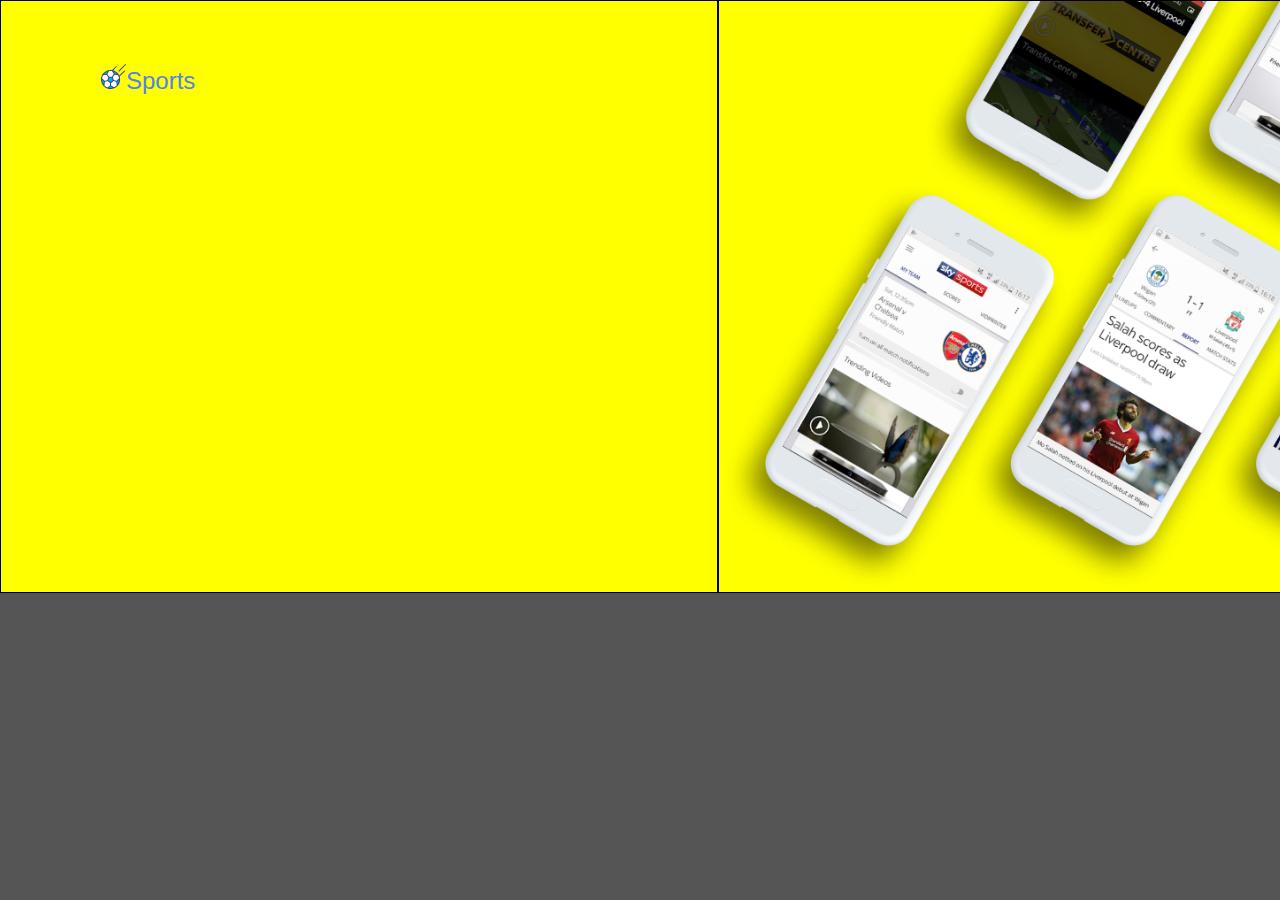
==== index.html @ e6383e63 "v0.0001" ====
<!DOCTYPE html>
<html lang="en">
<head>
    <meta charset="UTF-8">
    <meta http-equiv="X-UA-Compatible" content="IE=edge">
    <meta name="viewport" content="width=device-width, initial-scale=1.0">
    <title>Responsive design</title> <link rel="stylesheet" href="style.css">
</head>
<body>
    <div class="head block"> 
        <div class="column1">
            <div class="content">
                <div class="title">Sports</div>
                
            </div>
        </div>
        <div class="column2">

        </div>
    </head>
</body>
</html>
---- style.css ----
* { 
    margin: 0; 
    padding: 0;
} 

html{
    width: 1440px; 
    background: #555;
    margin-left: auto;
    margin-right: auto;
    font-family: arial;
}

.block{
    display: flex;
    width: 100%;
    flex-direction: row;
}

.column1, .column2{
    width: 50%;
    height: auto;
    background: yellow;
    border: 1px solid #000;
}

.head .column2{
    content: url(img/Group10.png);
    
}

.block .column1 .content{
    margin-top: 63px;
    margin-left: 100px;

}

.title{
    font-size: 24px;
    color: #5282F0;
    

}

.title::before{
    content: url(img/football.svg);
}
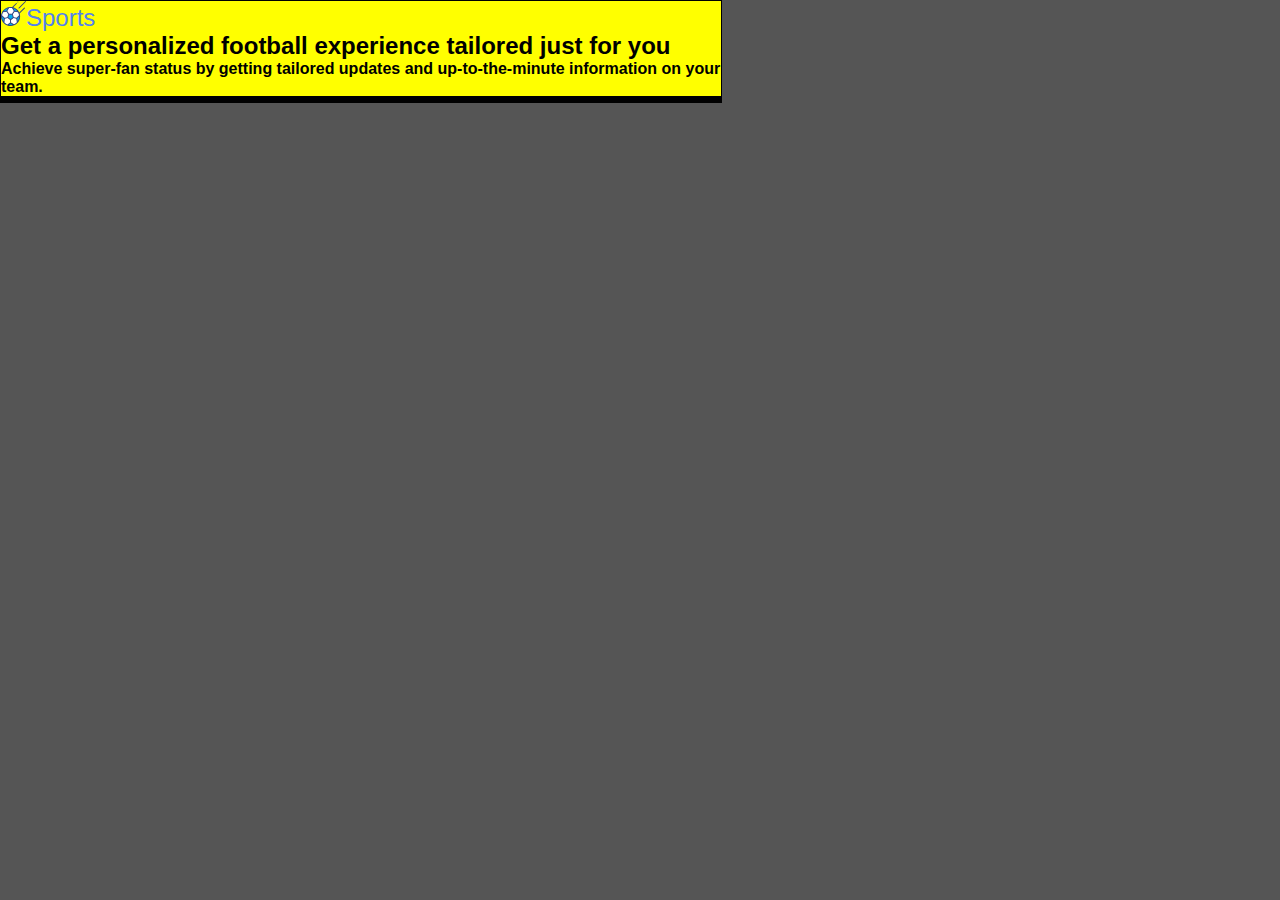
==== commit ee315872: "v0.002" ====
--- a/index.html
+++ b/index.html
@@ -7,16 +7,37 @@
     <title>Responsive design</title> <link rel="stylesheet" href="style.css">
 </head>
 <body>
-    <div class="head block"> 
+    <div class="b1 blockFlexColumn"> 
         <div class="column1">
             <div class="content">
                 <div class="title">Sports</div>
-                
+                <div class="text">
+                    <h2>Get a personalized football experience tailored just for you</h2>
+                    <h4>Achieve super-fan status by getting tailored updates and up-to-the-minute information on your team.</h4>
+                </div>
+                <div class="buttons">
+                    <div class="appStore"></div>
+                    <div class="googlePlay"></div>
+                </div>
             </div>
         </div>
         <div class="column2">
 
         </div>
-    </head>
+    </div>
+    <div class="b2 blockFlexColumn"> 
+        <div class="column1">
+            <div class="content">
+                
+            </div>
+        </div>
+        <div class="column2">
+            <div class="sreans">
+                <div class="screan1"></div>
+                <div class="screan2"></div>
+            </div>
+
+        </div>
+    </div>
 </body>
 </html>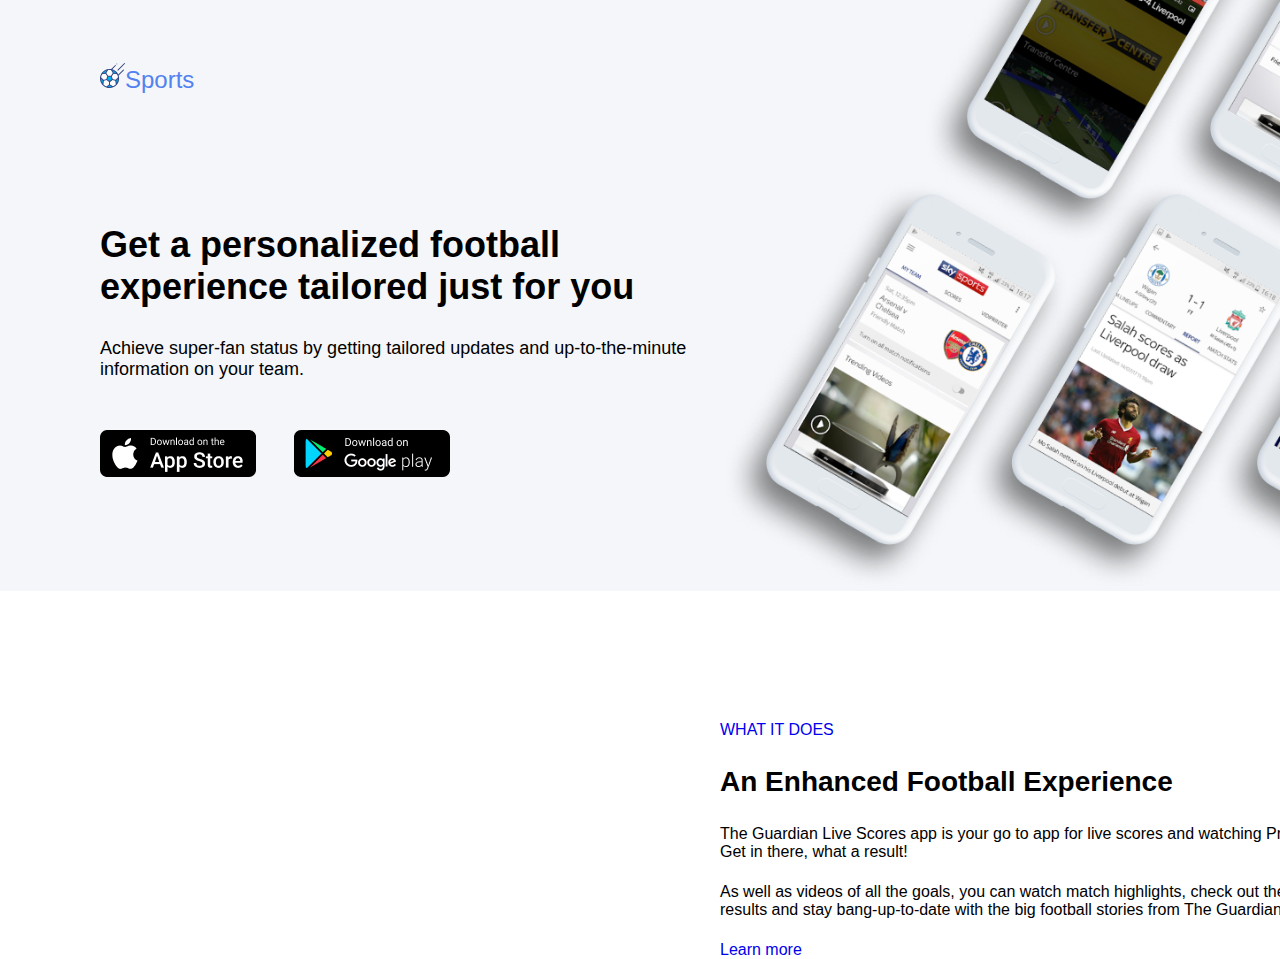
==== commit bafa4591: "v0.003" ====
--- a/index.html
+++ b/index.html
@@ -28,7 +28,13 @@
     <div class="b2 blockFlexColumn"> 
         <div class="column1">
             <div class="content">
-                
+                <div class="text">
+                    <a href="#"><div class="t1">WHAT IT DOES</div></a>
+                    <h3>An Enhanced Football Experience</h3>
+                    <h5>The Guardian Live Scores app is your go to app for live scores and watching Premier League goals… Get in there, what a result!</h5>
+                    <h5>As well as videos of all the goals, you can watch match highlights, check out the latest scores and results and stay bang-up-to-date with the big football stories from The Guardian publication.</h5>
+                    <a href="#"><div class="t2">Learn more</div></a>
+                </div>
             </div>
         </div>
         <div class="column2">
--- a/style.css
+++ b/style.css
@@ -11,25 +11,32 @@
     font-family: arial;
 }
 
-.block{
+a{
+    text-decoration: none;
+
+}
+
+.blockFlexColumn{
     display: flex;
     width: 100%;
     flex-direction: row;
 }
 
+
+
 .column1, .column2{
     width: 50%;
     height: auto;
-    background: yellow;
-    border: 1px solid #000;
+    background: #F4F6F9;
+
 }
 
-.head .column2{
-    content: url(img/Group10.png);
+.b1 .column2{
+    content: url(img/Group.png);
     
 }
 
-.block .column1 .content{
+.b1 .column1 .content{
     margin-top: 63px;
     margin-left: 100px;
 
@@ -37,11 +44,64 @@
 
 .title{
     font-size: 24px;
-    color: #5282F0;
-    
+    color: #5282F0;   
 
 }
 
 .title::before{
     content: url(img/football.svg);
+}
+
+.text{
+    margin-top: 130px;
+}
+
+.text h2{
+    font-size: 36px;
+    font-weight: 700;
+}
+
+.text h4{
+    margin-top: 30px;
+    font-size: 18px;
+    font-weight: 400;
+}
+
+.buttons{
+    margin-top: 50px;
+    display: flex;
+    flex-direction: row;
+}
+
+.buttons .appStore{
+    content: url(img/appStore.png);
+    width: auto;
+    height: auto;
+}
+
+.buttons .googlePlay{
+    margin-left: 36px;
+    content: url(img/googlePlay.png);
+}
+
+.b2 {
+    flex-direction: row-reverse;
+    
+}
+
+.b2 .column1, .b2 .column2{
+    background: #fff;
+}
+
+.text h3 {
+    margin-top: 27px;
+    margin-bottom: 27px;
+    font-size: 28px;
+    font-weight: 700;
+}
+
+.text h5 {
+    font-size: 16px;
+    font-weight: 400;
+    margin-bottom: 22px;
 }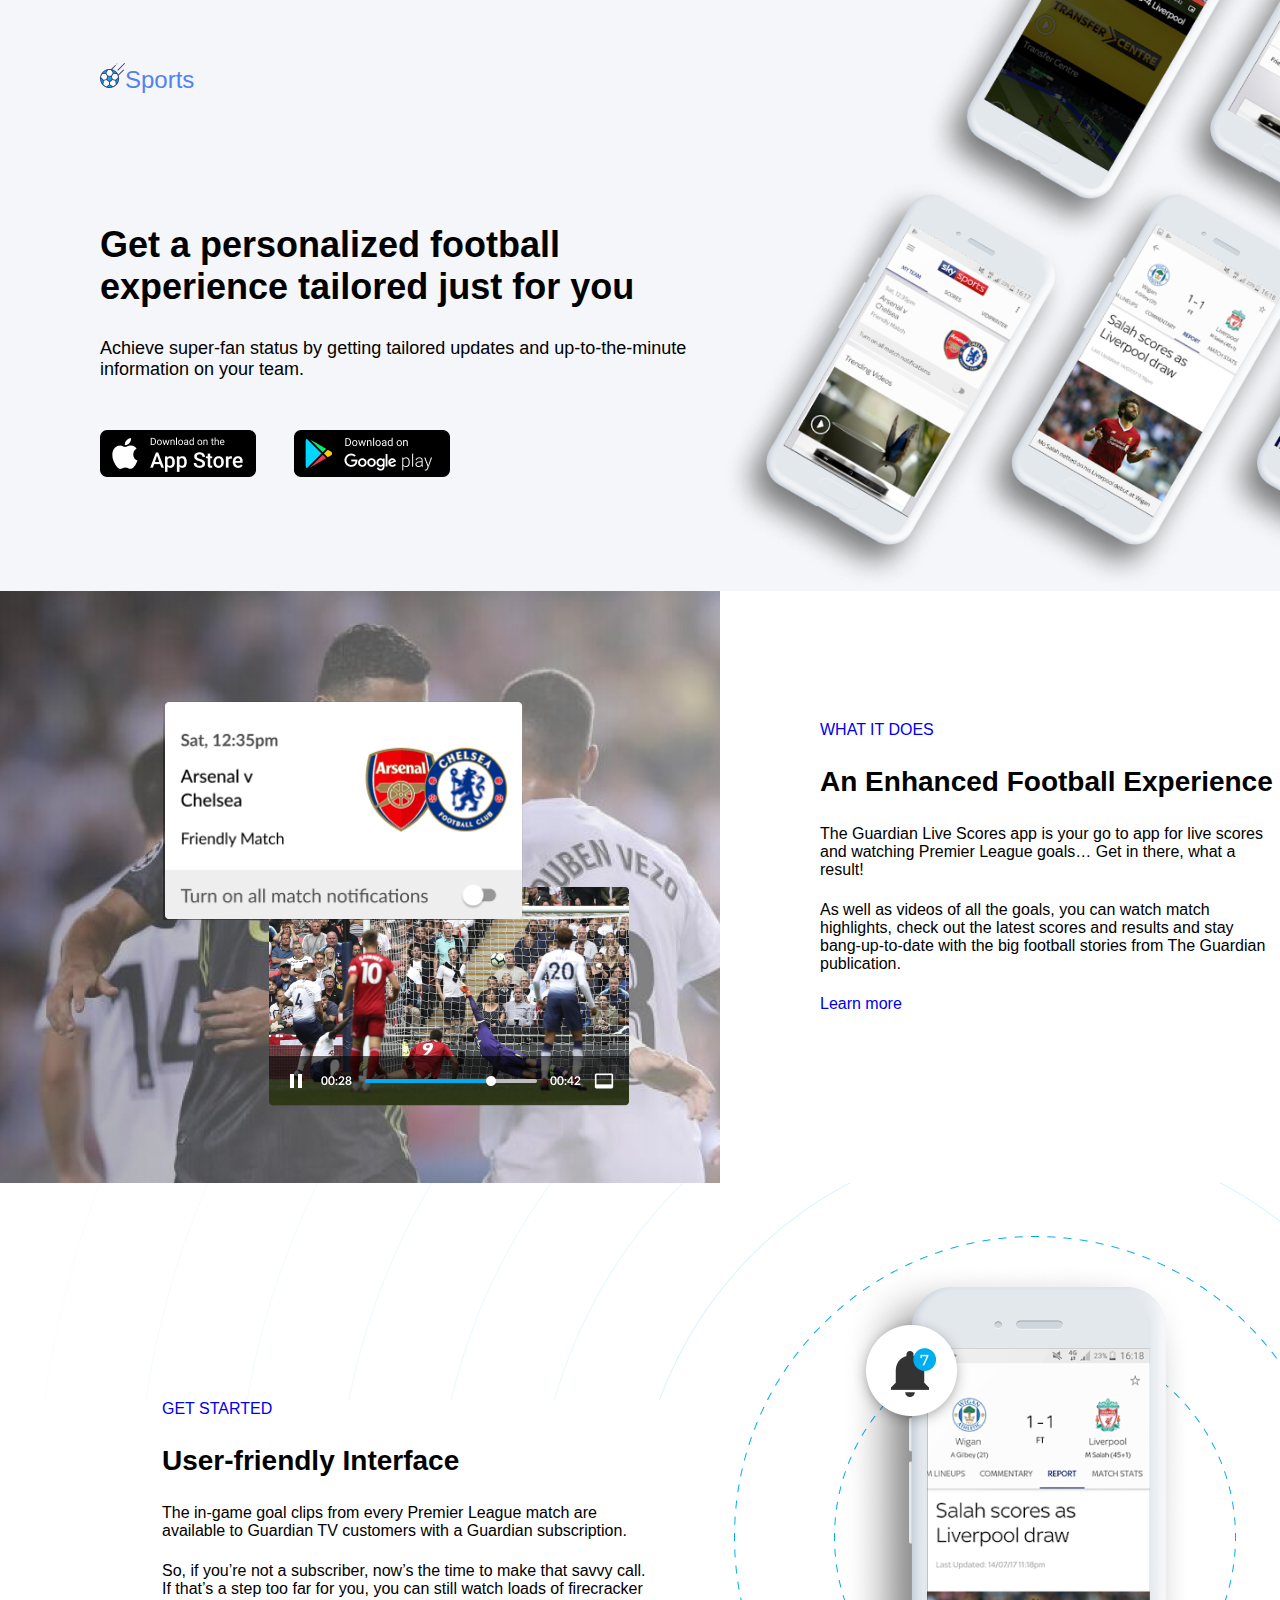
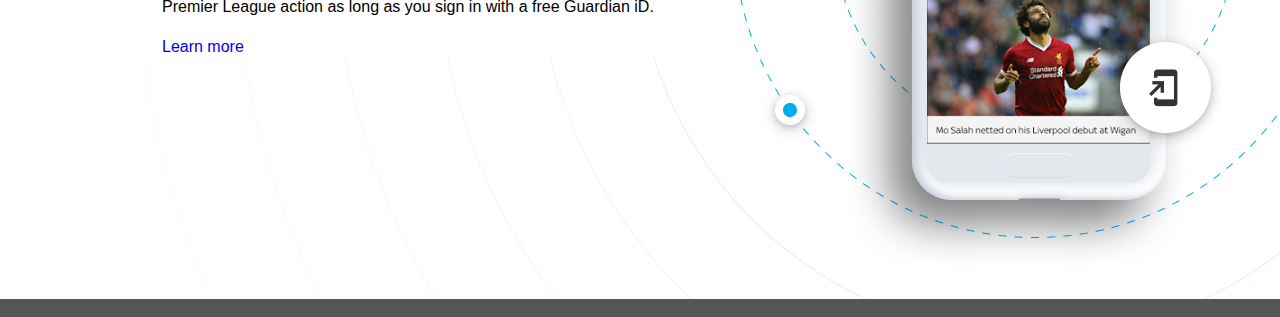
==== commit 1e8149cc: "v0.004" ====
--- a/index.html
+++ b/index.html
@@ -38,12 +38,31 @@
             </div>
         </div>
         <div class="column2">
-            <div class="sreans">
+            <div class="screans">
                 <div class="screan1"></div>
                 <div class="screan2"></div>
             </div>
 
         </div>
     </div>
+    <div class="b3 blockFlexColumn"> 
+        <div class="column1">
+            <div class="content">
+                <div class="text">
+                    <a href="#"><div class="t1">GET STARTED</div></a>
+                    <h3>User-friendly Interface</h3>
+                    <h5>The in-game goal clips from every Premier League match are available to Guardian TV customers with a Guardian subscription.</h5>
+                    <h5>So, if you’re not a subscriber, now’s the time to make that savvy call. If that’s a step too far for you, you can still watch loads of firecracker Premier League action as long as you sign in with a free Guardian iD.</h5>
+                    <a href="#"><div class="t2">Learn more</div></a>
+                </div>
+            </div>
+        </div>
+        <div class="column2">
+            
+        </div>
+    </div>
+    <div class="b4 "> 
+    
+    </div>
 </body>
 </html>--- a/style.css
+++ b/style.css
@@ -13,8 +13,9 @@
 
 a{
     text-decoration: none;
+}
 
-}
+ /* <------ BLOCK 1 ------> */ 
 
 .blockFlexColumn{
     display: flex;
@@ -22,30 +23,28 @@
     flex-direction: row;
 }
 
-
-
 .column1, .column2{
     width: 50%;
     height: auto;
+    
+}
+
+.b1 .column1, .b1 .column2{
     background: #F4F6F9;
-
 }
 
 .b1 .column2{
     content: url(img/Group.png);
-    
 }
 
 .b1 .column1 .content{
     margin-top: 63px;
     margin-left: 100px;
-
 }
 
 .title{
     font-size: 24px;
     color: #5282F0;   
-
 }
 
 .title::before{
@@ -84,13 +83,20 @@
     content: url(img/googlePlay.png);
 }
 
+ /* <------ BLOCK 2 ------> */ 
+
 .b2 {
     flex-direction: row-reverse;
     
 }
 
-.b2 .column1, .b2 .column2{
+.column1, .column2{
     background: #fff;
+}
+
+.b2 .column1 .content{
+    margin-left: 100px;
+    width: 455px;
 }
 
 .text h3 {
@@ -104,4 +110,54 @@
     font-size: 16px;
     font-weight: 400;
     margin-bottom: 22px;
-}+}
+
+.b2 .column2{
+    background: url("img/Rectangle.png"), linear-gradient(270deg, rgba(255,255,255,1) 0%, rgba(255,255,255,0.9) 15%, rgba(255,255,255,0));
+    height: 592px;
+}
+
+.screans{
+    position: relative;
+}
+
+.screans .screan1, .screans .screan2{
+width: 360px;
+height: 219px;
+position: absolute;
+}
+
+.screans .screan1{
+    content: url(img/screan1.png);
+    top: 110px;
+    left: 163px;
+    z-index: 3;
+}
+
+.screans .screan2{
+    content: url(img/screan2.png);
+    top: 296px;
+    left: 269px;
+    z-index: 2;
+}
+
+ /* <------ BLOCK 3 ------> */ 
+
+ .b3 .column1 .content{
+    margin-top: 217px;
+    margin-left: 162px;
+    width: 495px;
+ }
+
+ .b3 {
+    display: inline-block;
+    background: url(img/b3-Background.png);
+    background-repeat: no-repeat;
+    height: 716px;
+ }
+
+ .b4 {
+    display: inline-block;
+    background: url(img/b4-Background.png);
+    background-repeat: no-repeat;
+ }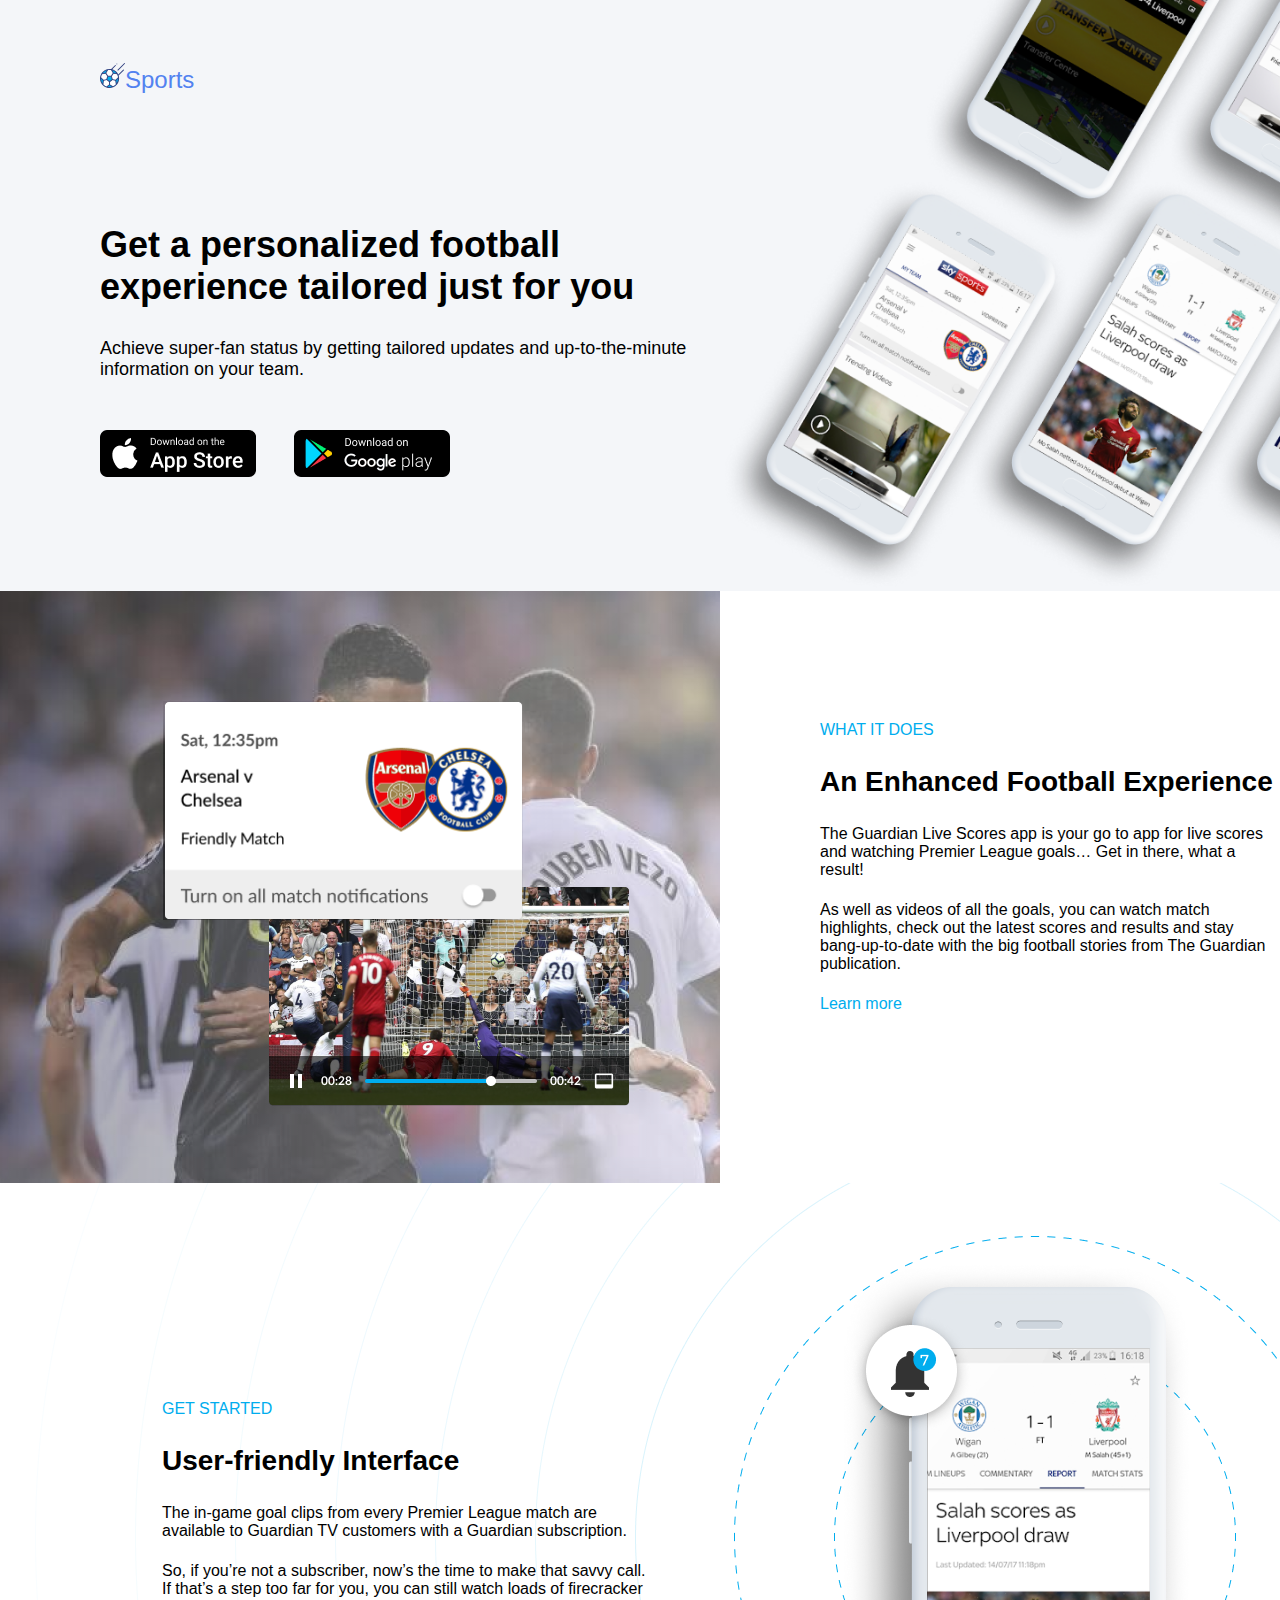
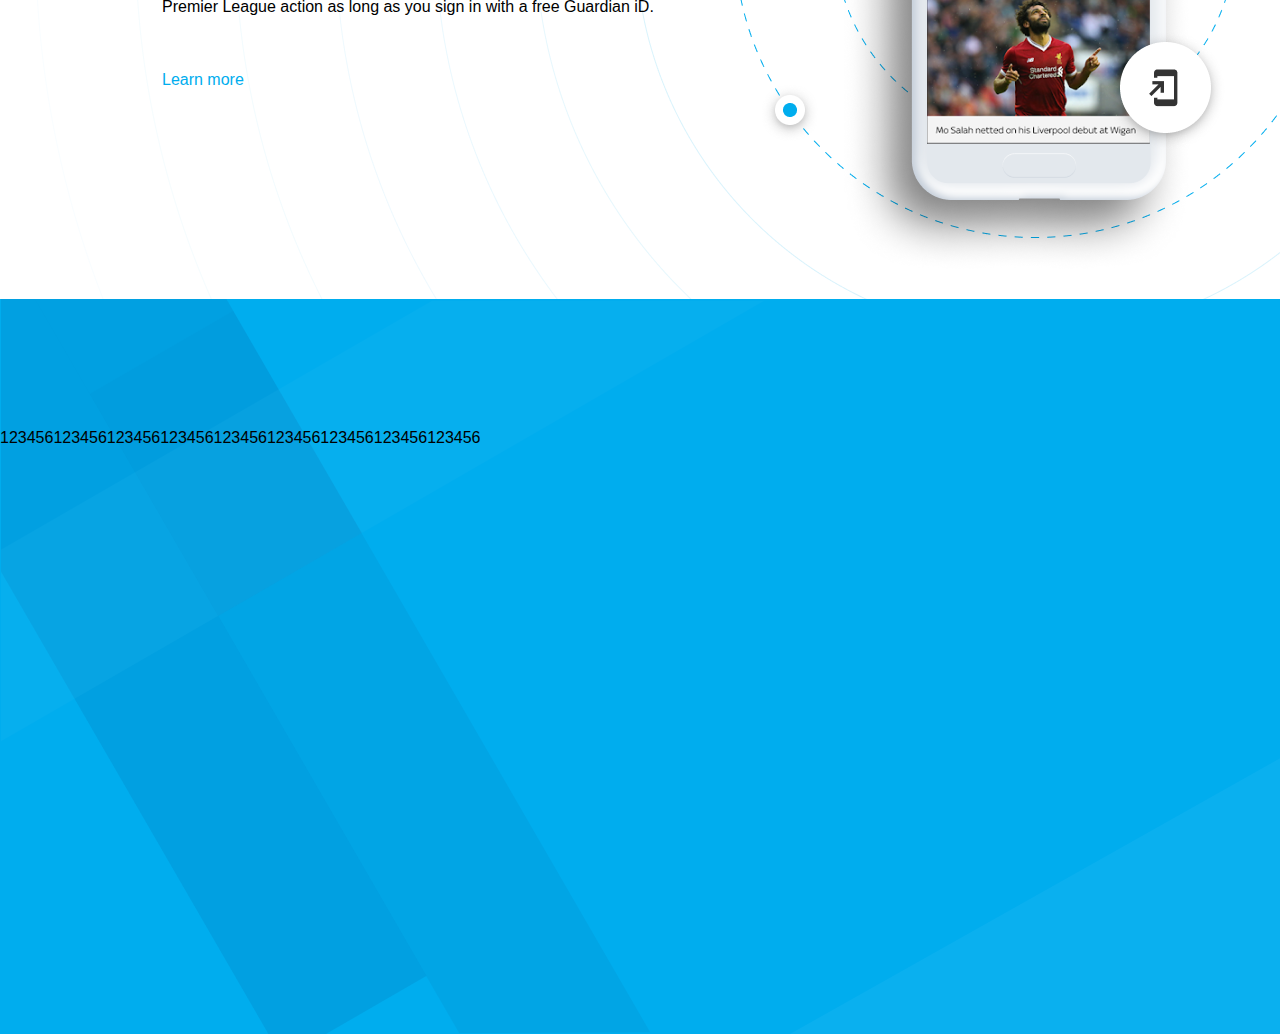
==== commit e7b7962c: "0v0007" ====
--- a/index.html
+++ b/index.html
@@ -62,7 +62,42 @@
         </div>
     </div>
     <div class="b4 "> 
-    
+        <div class="element1">
+            <div class="img"></div>
+            <div class="text">123456</div>
+        </div>
+        <div class="element2">
+            <div class="img"></div>
+            <div class="text">123456</div>
+        </div>
+        <div class="element3">
+            <div class="img"></div>
+            <div class="text">123456</div>
+        </div>
+        <div class="element4">
+            <div class="img"></div>
+            <div class="text">123456</div>
+        </div>
+        <div class="element5">
+            <div class="img"></div>
+            <div class="text">123456</div>
+        </div>
+        <div class="element6">
+            <div class="img"></div>
+            <div class="text">123456</div>
+        </div>
+        <div class="element7">
+            <div class="img"></div>
+            <div class="text">123456</div>
+        </div>
+        <div class="element8">
+            <div class="img"></div>
+            <div class="text">123456</div>
+        </div>
+        <div class="element9">
+            <div class="img"></div>
+            <div class="text">123456</div>
+        </div>
     </div>
 </body>
 </html>--- a/style.css
+++ b/style.css
@@ -13,6 +13,10 @@
 
 a{
     text-decoration: none;
+}
+
+.t1, .t2 {
+    color: #00ADEE;
 }
 
  /* <------ BLOCK 1 ------> */ 
@@ -92,6 +96,8 @@
 
 .column1, .column2{
     background: #fff;
+    height: inherit;
+    display: inline;
 }
 
 .b2 .column1 .content{
@@ -142,7 +148,9 @@
 }
 
  /* <------ BLOCK 3 ------> */ 
-
+.b3 .column1{
+    background: rgba(0, 0, 0, 0);
+}
  .b3 .column1 .content{
     margin-top: 217px;
     margin-left: 162px;
@@ -155,9 +163,16 @@
     background-repeat: no-repeat;
     height: 716px;
  }
+ 
+ .b3 .column1 .content .text .t2{
+    margin-top: 55px;
+}
 
+/*<--  BLOCK 4 -->*/
  .b4 {
-    display: inline-block;
+    display: flex;
     background: url(img/b4-Background.png);
     background-repeat: no-repeat;
+    height: 735px;
+    width: 100%;
  }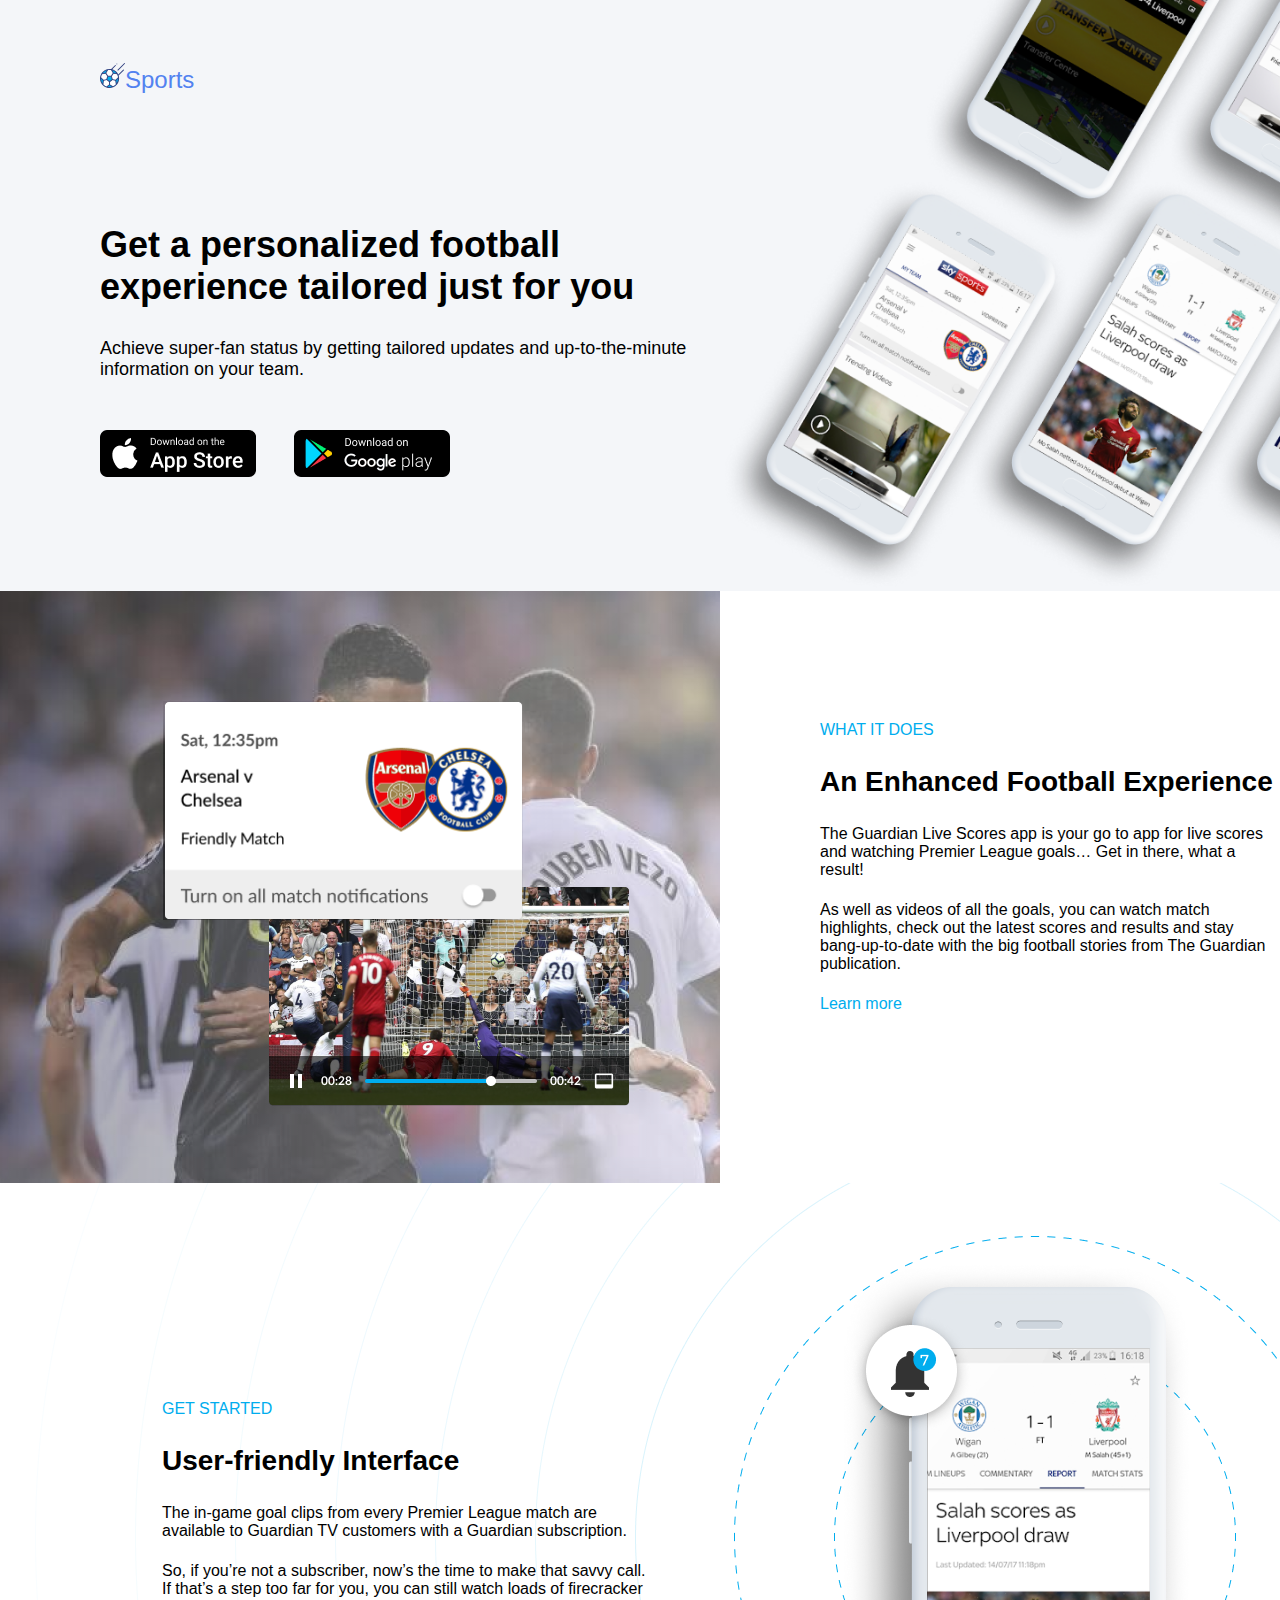
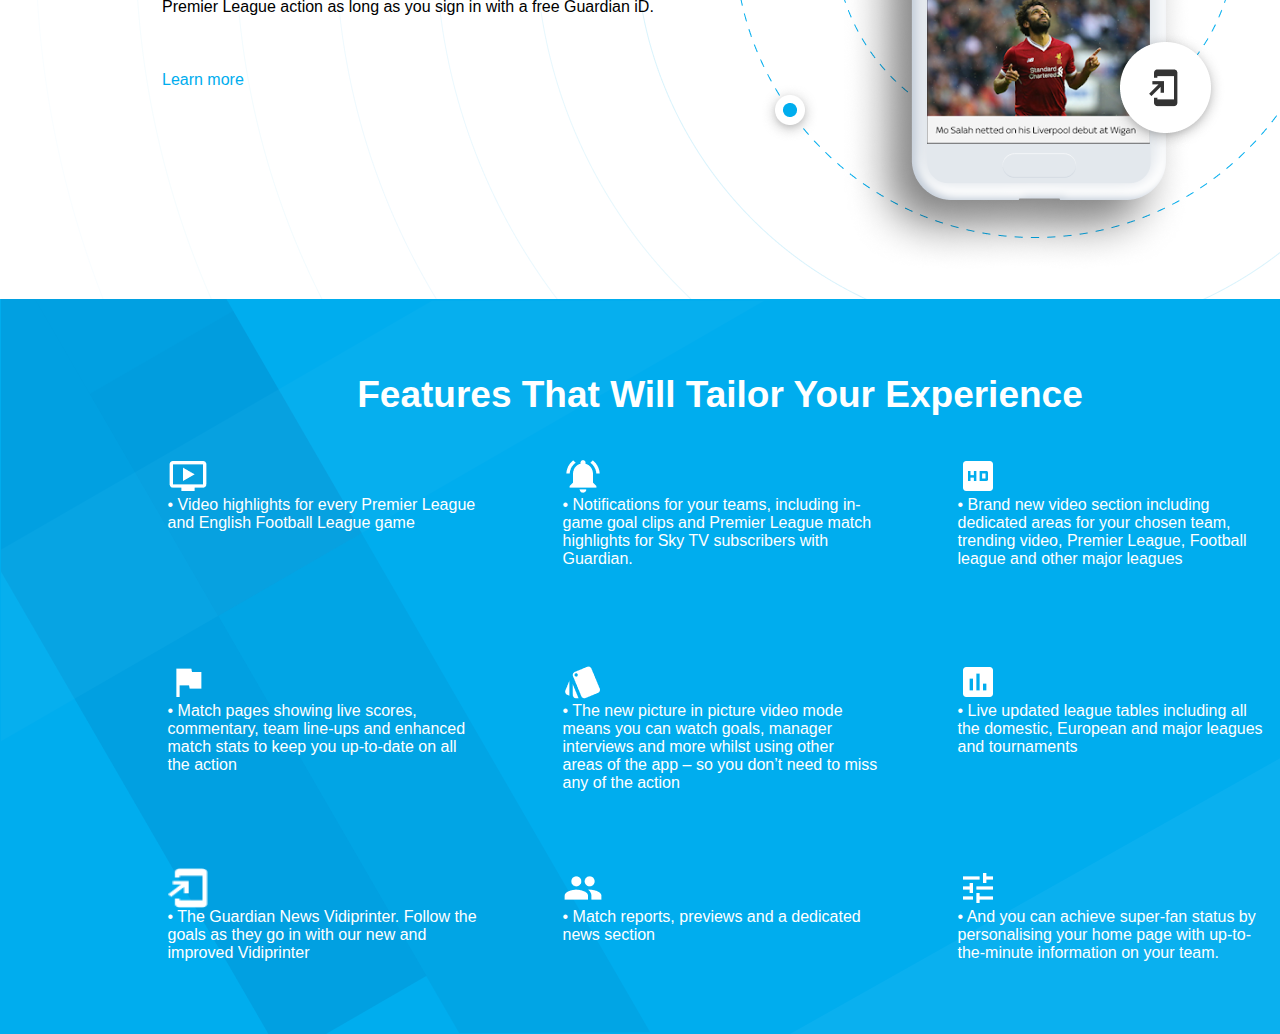
==== commit 3aac5f59: "0v0008" ====
--- a/index.html
+++ b/index.html
@@ -62,41 +62,44 @@
         </div>
     </div>
     <div class="b4 "> 
-        <div class="element1">
-            <div class="img"></div>
-            <div class="text">123456</div>
-        </div>
-        <div class="element2">
-            <div class="img"></div>
-            <div class="text">123456</div>
-        </div>
-        <div class="element3">
-            <div class="img"></div>
-            <div class="text">123456</div>
-        </div>
-        <div class="element4">
-            <div class="img"></div>
-            <div class="text">123456</div>
-        </div>
-        <div class="element5">
-            <div class="img"></div>
-            <div class="text">123456</div>
-        </div>
-        <div class="element6">
-            <div class="img"></div>
-            <div class="text">123456</div>
-        </div>
-        <div class="element7">
-            <div class="img"></div>
-            <div class="text">123456</div>
-        </div>
-        <div class="element8">
-            <div class="img"></div>
-            <div class="text">123456</div>
-        </div>
-        <div class="element9">
-            <div class="img"></div>
-            <div class="text">123456</div>
+        <h2>Features That Will Tailor Your Experience</h2>
+        <div class="elem-container">
+            <div class="element">
+                <div class="img1"></div>
+                <div class="el-text">• Video highlights for every Premier League and English Football League game</div>
+            </div>
+            <div class="element">
+                <div class="img2"></div>
+                <div class="el-text">• Notifications for your teams, including in-game goal clips and Premier League match highlights for Sky TV subscribers with Guardian.</div>
+            </div>
+            <div class="element">
+                <div class="img3"></div>
+                <div class="el-text">• Brand new video section including dedicated areas for your chosen team, trending video, Premier League, Football league and other major leagues</div>
+            </div>
+            <div class="element">
+                <div class="img4"></div>
+                <div class="el-text">• Match pages showing live scores, commentary, team line-ups and enhanced match stats to keep you up-to-date on all the action</div>
+            </div>
+            <div class="element">
+                <div class="img5"></div>
+                <div class="el-text">• The new picture in picture video mode means you can watch goals, manager interviews and more whilst using other areas of the app – so you don’t need to miss any of the action</div>
+            </div>
+            <div class="element">
+                <div class="img6"></div>
+                <div class="el-text">• Live updated league tables including all the domestic, European and major leagues and tournaments</div>
+            </div>
+            <div class="element">
+                <div class="img7"></div>
+                <div class="el-text">• The Guardian News Vidiprinter. Follow the goals as they go in with our new and improved Vidiprinter</div>
+            </div>
+            <div class="element">
+                <div class="img8"></div>
+                <div class="el-text">• Match reports, previews and a dedicated news section</div>
+            </div>
+            <div class="element">
+                <div class="img9"></div>
+                <div class="el-text">• And you can achieve super-fan status by personalising your home page with up-to-the-minute information on your team.</div>
+            </div>
         </div>
     </div>
 </body>
--- a/style.css
+++ b/style.css
@@ -170,9 +170,64 @@
 
 /*<--  BLOCK 4 -->*/
  .b4 {
-    display: flex;
     background: url(img/b4-Background.png);
     background-repeat: no-repeat;
     height: 735px;
     width: 100%;
- }+ }
+
+ .b4 h2 {
+    padding-top: 75px;
+    font-size: 37px;
+    color: #fff;
+    text-align: center;
+ }
+.elem-container{
+    display: flex;
+    flex-direction: row;
+    flex-wrap: wrap;
+    justify-content: center;
+}
+
+ .element {
+    padding: 40px;
+    height: 126px;
+    width: 315px;
+}
+
+.element .img1, .element .img2, .element .img3, .element .img4, .element .img5, .element .img6, .element .img7, .element .img8, .element .img9 {
+    height: 40px;
+    width: 40px;
+}
+.element .img1{
+    content: url(img/png1.png);
+}
+
+.element .img2{
+    content: url(img/png2.png);
+}
+.element .img3{
+    content: url(img/png3.png);
+}
+.element .img4{
+    content: url(img/png4.png);
+}
+.element .img5{
+    content: url(img/png5.png);
+}
+.element .img6{
+    content: url(img/png6.png);
+}
+.element .img7{
+    content: url(img/png7.png);
+}
+.element .img8{
+    content: url(img/png8.png);
+}
+.element .img9{
+    content: url(img/png9.png);
+}
+.el-text{
+    font-size: 16px;
+    color: #fff;
+}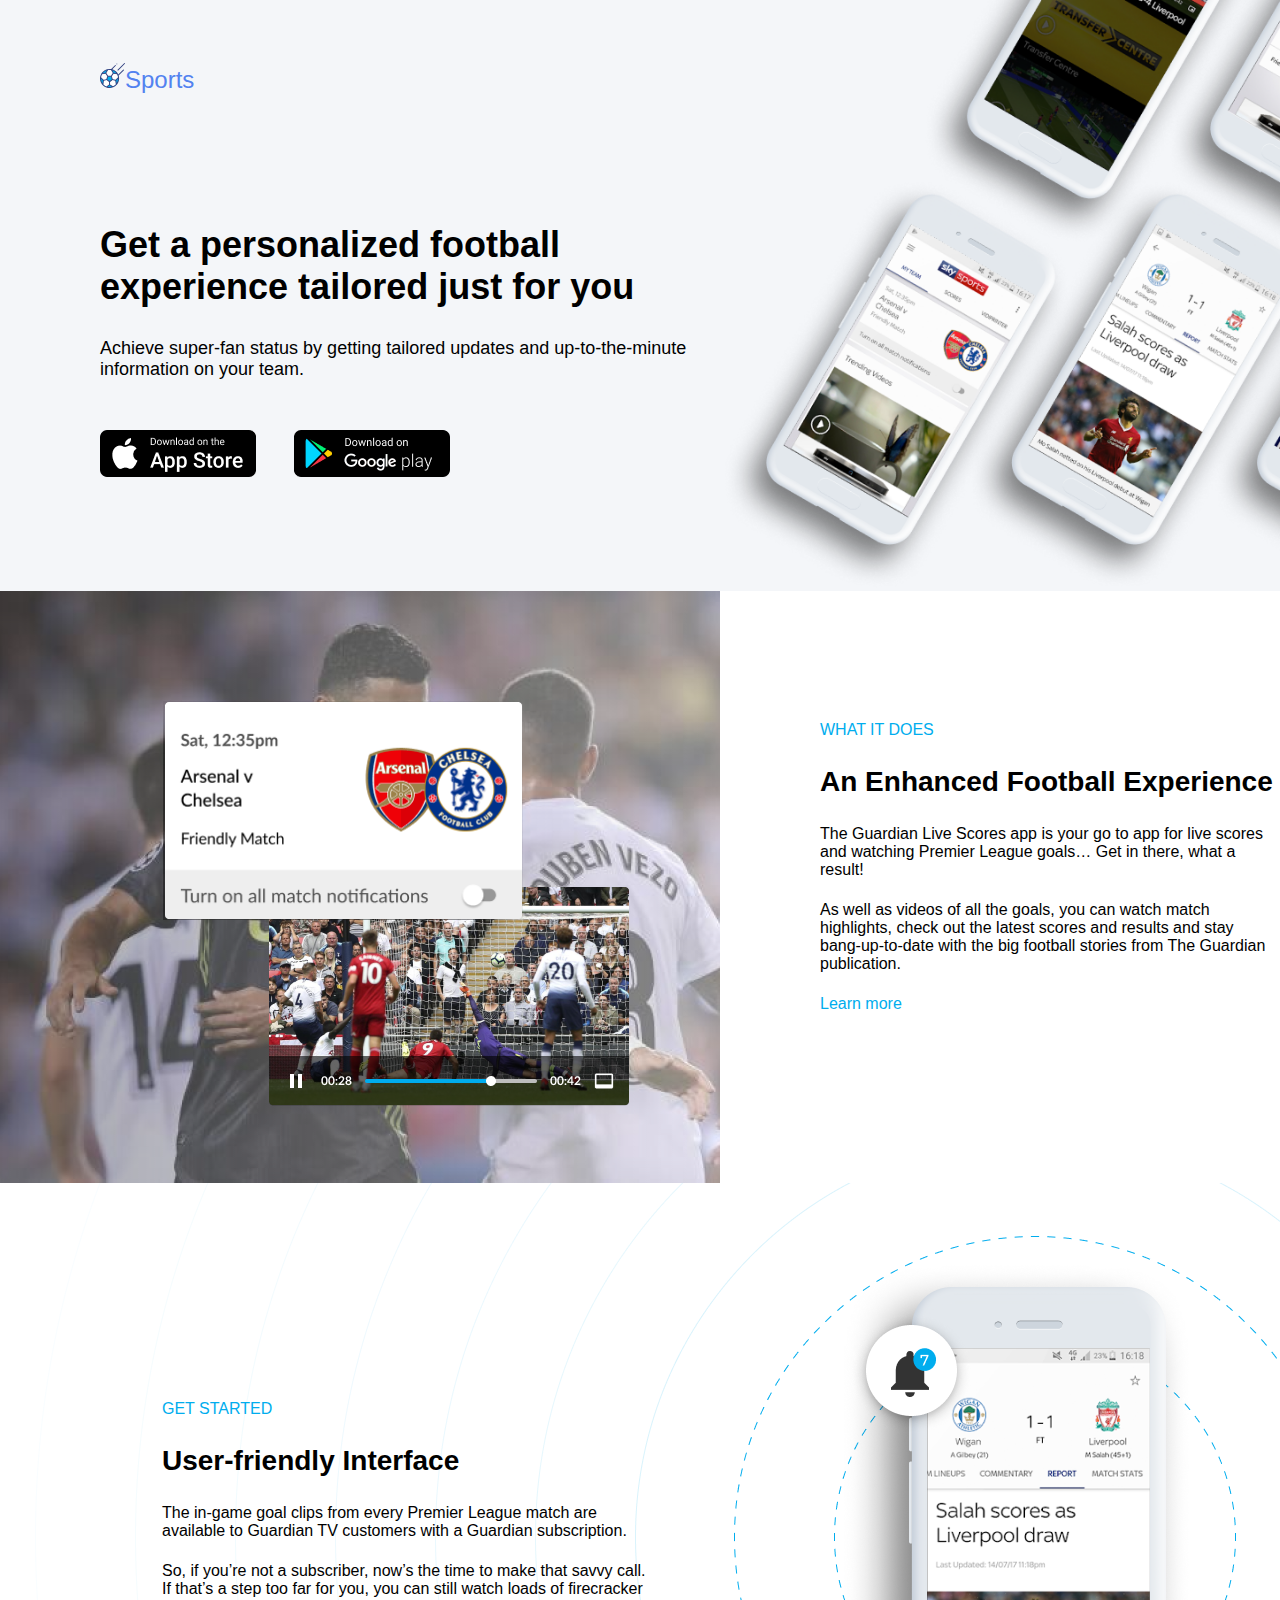
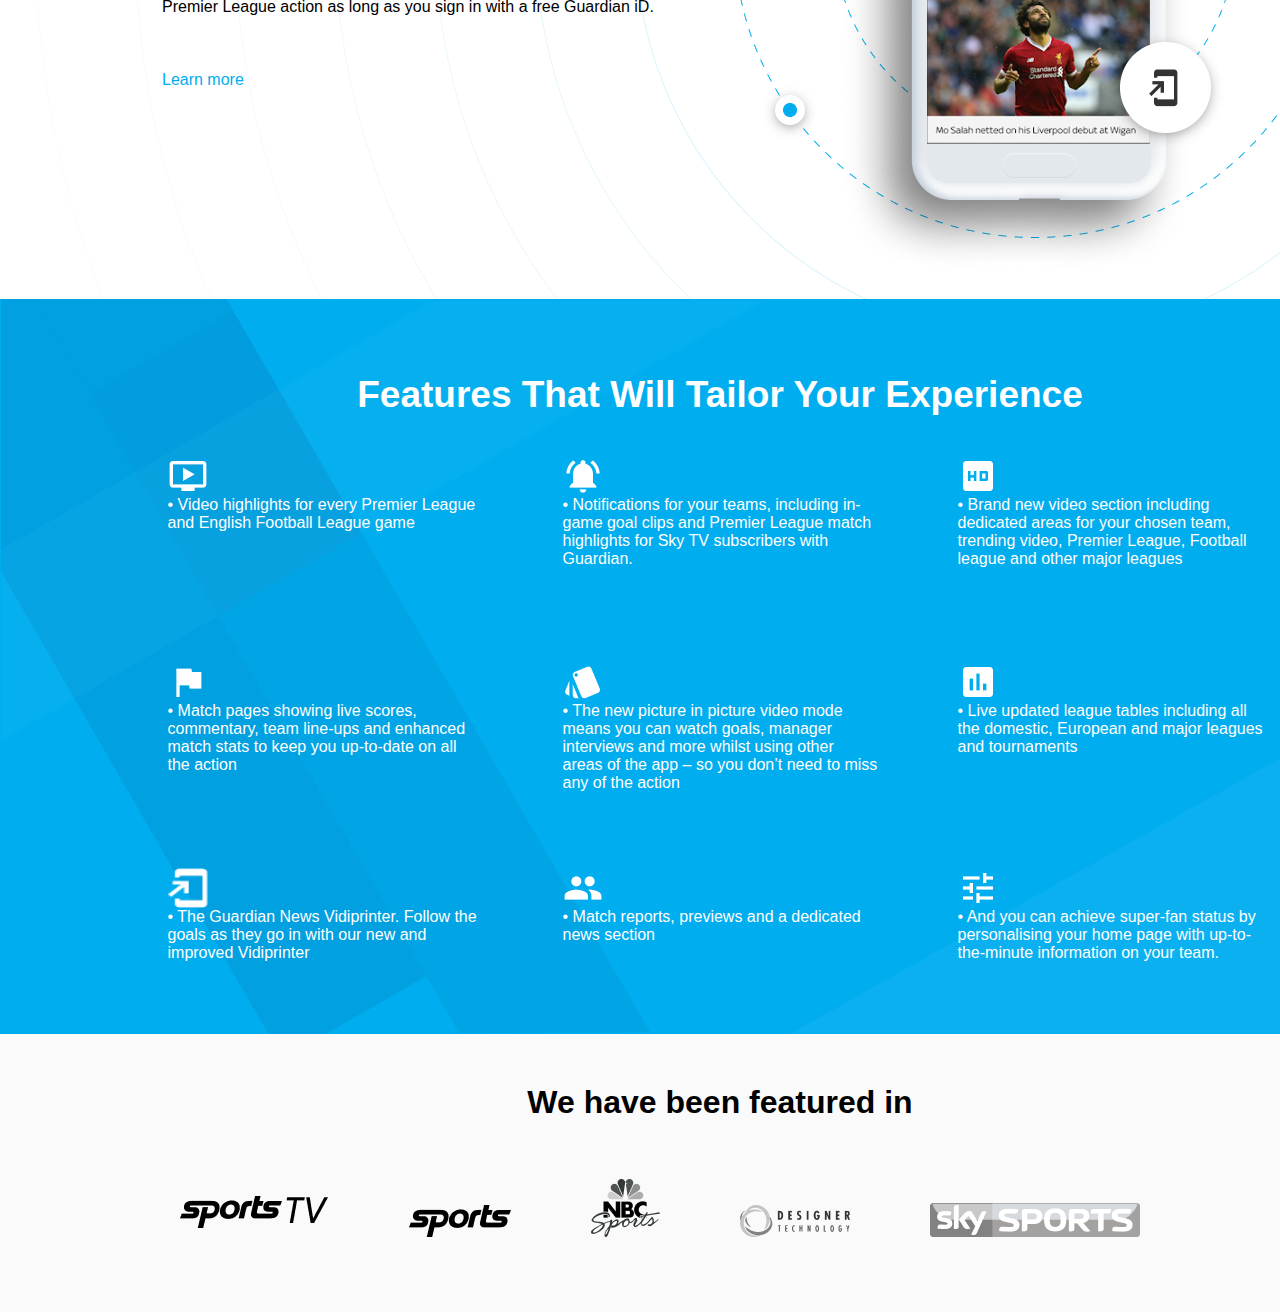
==== commit 1c8d2938: "add b6" ====
--- a/index.html
+++ b/index.html
@@ -102,5 +102,14 @@
             </div>
         </div>
     </div>
+    <div class="b5">
+
+    </div>
+    <div class="b6">
+        <h1>We have been featured in</h1>
+        <div class="pictures">
+            <img src="img/sports-tv.png" alt="sports TV"><img src="img/sports.png" alt="sports"><img src="img/nbc.png" alt=""><img src="img/designer-technology.png" alt=""><img src="img/sky-sports.png" alt="">
+        </div>
+    </div>
 </body>
 </html>--- a/style.css
+++ b/style.css
@@ -230,4 +230,29 @@
 .el-text{
     font-size: 16px;
     color: #fff;
+}
+
+/*<--  BLOCK 5 -->*/
+
+/*<--  BLOCK 6 -->*/
+.b6{
+    background-color: #FAFAFA;
+    width: 100%;
+    height: 278px;
+
+}
+.b6 > h1{
+    padding-top: 50px;
+    text-align: center;
+}
+.pictures{
+    margin-top: 58px;
+    margin-left: 140px;
+    margin-right: 140px;
+}
+
+.pictures img{
+    margin-left: 40px;
+    margin-right: 40px;
+    justify-content: center;
 }